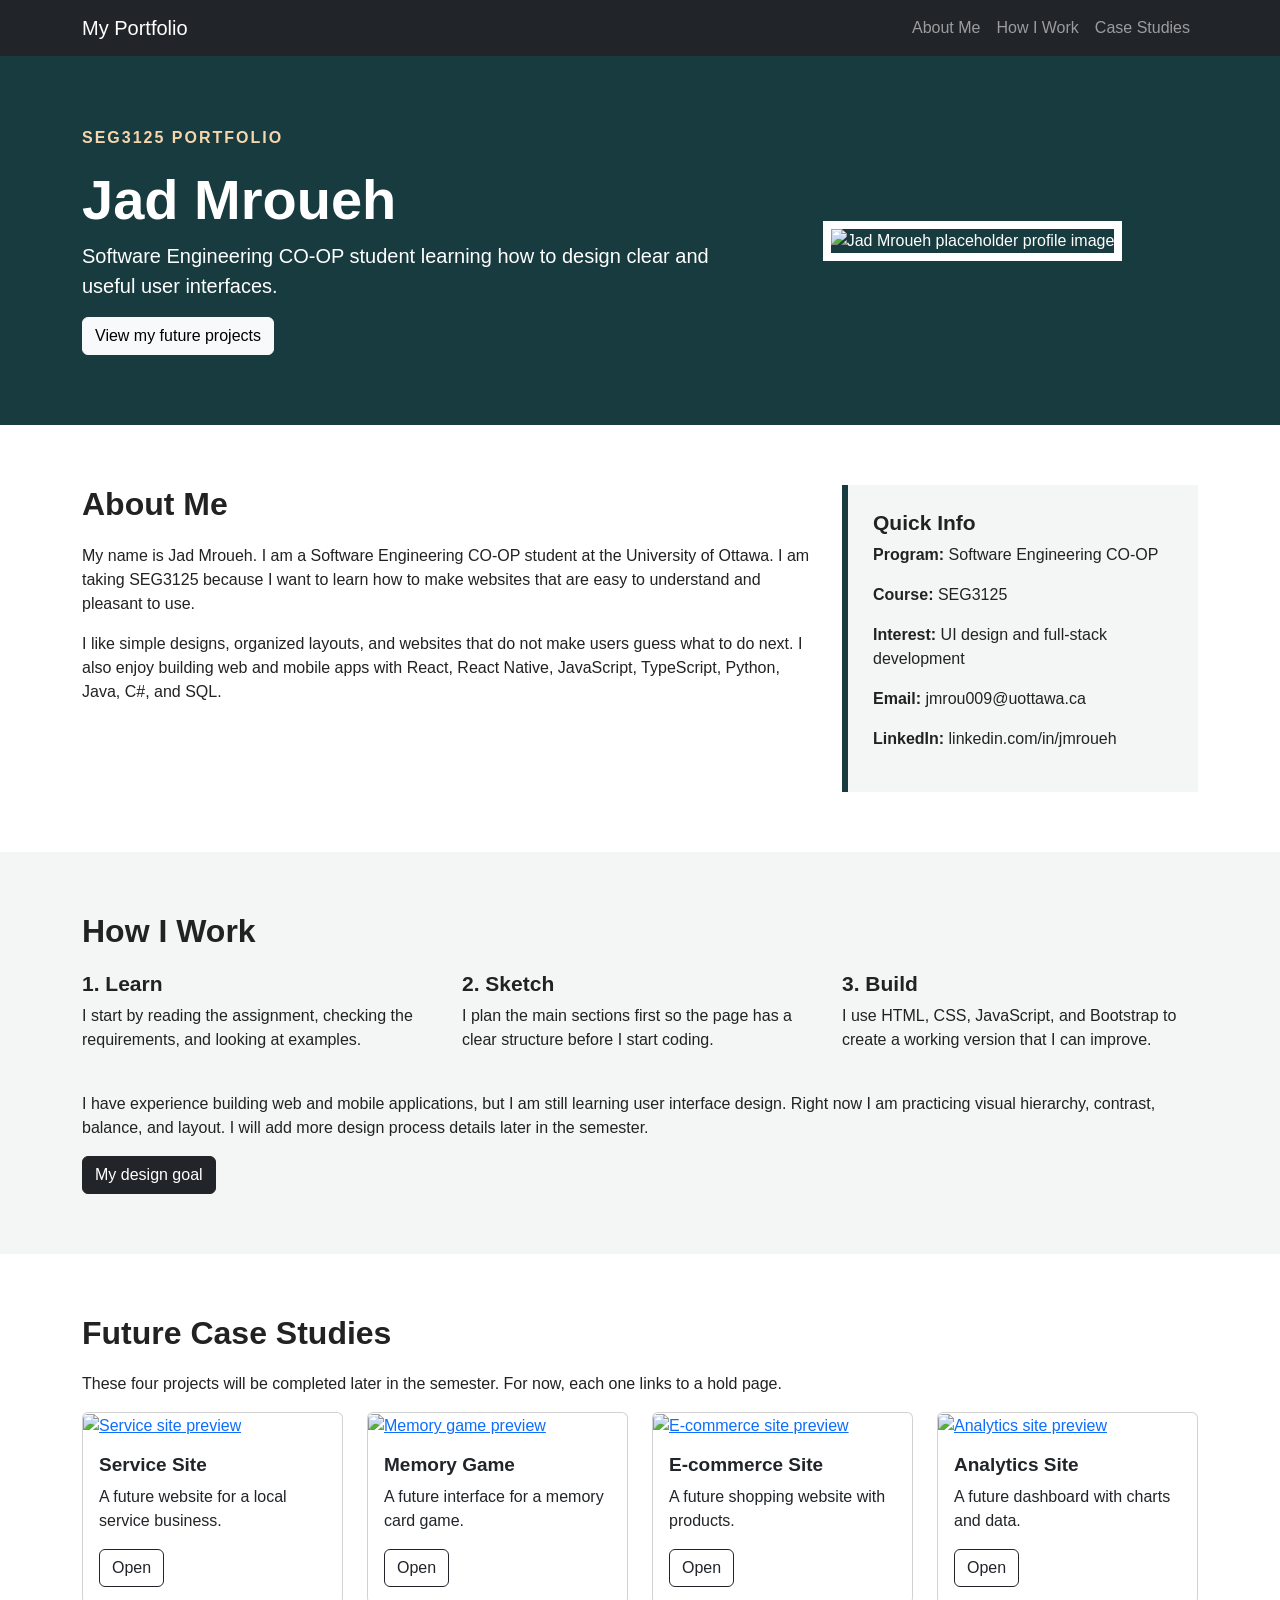
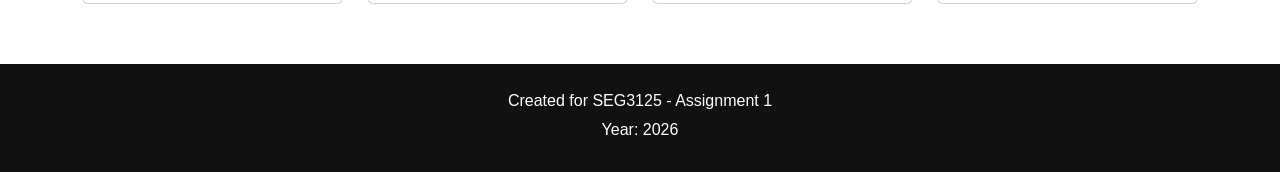
==== index.html @ 30863542 "initial portfolio" ====
<!doctype html>
<html lang="en">
<head>
    <meta charset="utf-8">
    <meta name="viewport" content="width=device-width, initial-scale=1">
    <title>My UI Design Portfolio</title>
    <link href="https://cdn.jsdelivr.net/npm/bootstrap@5.3.3/dist/css/bootstrap.min.css" rel="stylesheet">
    <link rel="stylesheet" href="styles.css">
</head>
<body>
    <nav class="navbar navbar-expand-lg navbar-dark bg-dark">
        <div class="container">
            <a class="navbar-brand" href="index.html">My Portfolio</a>
            <button class="navbar-toggler" type="button" data-bs-toggle="collapse" data-bs-target="#mainMenu">
                <span class="navbar-toggler-icon"></span>
            </button>
            <div class="collapse navbar-collapse" id="mainMenu">
                <ul class="navbar-nav ms-auto">
                    <li class="nav-item">
                        <a class="nav-link" href="#about">About Me</a>
                    </li>
                    <li class="nav-item">
                        <a class="nav-link" href="#work">How I Work</a>
                    </li>
                    <li class="nav-item">
                        <a class="nav-link" href="#projects">Case Studies</a>
                    </li>
                </ul>
            </div>
        </div>
    </nav>

    <header class="main-header">
        <div class="container">
            <div class="row align-items-center">
                <div class="col-md-7">
                    <p class="small-heading">SEG3125 Portfolio</p>
                    <h1>Jad Mroueh</h1>
                    <p class="lead">Software Engineering CO-OP student learning how to design clear and useful user interfaces.</p>
                    <a href="#projects" class="btn btn-light">View my future projects</a>
                </div>
                <div class="col-md-5 text-center">
                    <img class="profile-image" src="https://placehold.co/420x420/d9f0ee/173b3f?text=Jad+Mroueh" alt="Jad Mroueh placeholder profile image">
                </div>
            </div>
        </div>
    </header>

    <main>
        <section id="about" class="page-section">
            <div class="container">
                <div class="row">
                    <div class="col-lg-8">
                        <h2>About Me</h2>
                        <p>
                            My name is Jad Mroueh. I am a Software Engineering CO-OP student at the
                            University of Ottawa. I am taking SEG3125 because I want to learn how to make
                            websites that are easy to understand and pleasant to use.
                        </p>
                        <p>
                            I like simple designs, organized layouts, and websites that do not make users guess
                            what to do next. I also enjoy building web and mobile apps with React, React Native,
                            JavaScript, TypeScript, Python, Java, C#, and SQL.
                        </p>
                    </div>
                    <div class="col-lg-4">
                        <div class="info-box">
                            <h3>Quick Info</h3>
                            <p><strong>Program:</strong> Software Engineering CO-OP</p>
                            <p><strong>Course:</strong> SEG3125</p>
                            <p><strong>Interest:</strong> UI design and full-stack development</p>
                            <p><strong>Email:</strong> jmrou009@uottawa.ca</p>
                            <p><strong>LinkedIn:</strong> linkedin.com/in/jmroueh</p>
                        </div>
                    </div>
                </div>
            </div>
        </section>

        <section id="work" class="page-section grey-section">
            <div class="container">
                <h2>How I Work</h2>
                <div class="row">
                    <div class="col-md-4">
                        <h3>1. Learn</h3>
                        <p>I start by reading the assignment, checking the requirements, and looking at examples.</p>
                    </div>
                    <div class="col-md-4">
                        <h3>2. Sketch</h3>
                        <p>I plan the main sections first so the page has a clear structure before I start coding.</p>
                    </div>
                    <div class="col-md-4">
                        <h3>3. Build</h3>
                        <p>I use HTML, CSS, JavaScript, and Bootstrap to create a working version that I can improve.</p>
                    </div>
                </div>
                <p class="mt-4">
                    I have experience building web and mobile applications, but I am still learning user
                    interface design. Right now I am practicing visual hierarchy, contrast, balance, and layout.
                    I will add more design process details later in the semester.
                </p>
                <button class="btn btn-dark" onclick="showMessage()">My design goal</button>
            </div>
        </section>

        <section id="projects" class="page-section">
            <div class="container">
                <h2>Future Case Studies</h2>
                <p>These four projects will be completed later in the semester. For now, each one links to a hold page.</p>

                <div class="row g-4">
                    <div class="col-md-6 col-lg-3">
                        <div class="card project-card">
                            <a href="service.html">
                                <img src="https://placehold.co/600x420/bdd7e7/183247?text=Service+Site" class="card-img-top" alt="Service site preview">
                            </a>
                            <div class="card-body">
                                <h3 class="card-title">Service Site</h3>
                                <p class="card-text">A future website for a local service business.</p>
                                <a href="service.html" class="btn btn-outline-dark">Open</a>
                            </div>
                        </div>
                    </div>

                    <div class="col-md-6 col-lg-3">
                        <div class="card project-card">
                            <a href="memory.html">
                                <img src="https://placehold.co/600x420/f6d6ad/442b12?text=Memory+Game" class="card-img-top" alt="Memory game preview">
                            </a>
                            <div class="card-body">
                                <h3 class="card-title">Memory Game</h3>
                                <p class="card-text">A future interface for a memory card game.</p>
                                <a href="memory.html" class="btn btn-outline-dark">Open</a>
                            </div>
                        </div>
                    </div>

                    <div class="col-md-6 col-lg-3">
                        <div class="card project-card">
                            <a href="ecommerce.html">
                                <img src="https://placehold.co/600x420/e6d5f7/302149?text=E-commerce" class="card-img-top" alt="E-commerce site preview">
                            </a>
                            <div class="card-body">
                                <h3 class="card-title">E-commerce Site</h3>
                                <p class="card-text">A future shopping website with products.</p>
                                <a href="ecommerce.html" class="btn btn-outline-dark">Open</a>
                            </div>
                        </div>
                    </div>

                    <div class="col-md-6 col-lg-3">
                        <div class="card project-card">
                            <a href="analytics.html">
                                <img src="https://placehold.co/600x420/cbe8c8/193b22?text=Analytics+Site" class="card-img-top" alt="Analytics site preview">
                            </a>
                            <div class="card-body">
                                <h3 class="card-title">Analytics Site</h3>
                                <p class="card-text">A future dashboard with charts and data.</p>
                                <a href="analytics.html" class="btn btn-outline-dark">Open</a>
                            </div>
                        </div>
                    </div>
                </div>
            </div>
        </section>
    </main>

    <footer class="footer">
        <div class="container">
            <p>Created for SEG3125 - Assignment 1</p>
            <p id="yearText"></p>
        </div>
    </footer>

    <script src="https://cdn.jsdelivr.net/npm/bootstrap@5.3.3/dist/js/bootstrap.bundle.min.js"></script>
    <script src="script.js"></script>
</body>
</html>
---- styles.css ----
body {
    font-family: Arial, Helvetica, sans-serif;
    color: #222222;
    background-color: #ffffff;
}

h1 {
    font-size: 56px;
    font-weight: bold;
}

h2 {
    font-size: 32px;
    font-weight: bold;
    margin-bottom: 20px;
}

h3 {
    font-size: 21px;
    font-weight: bold;
}

.main-header {
    background-color: #173b3f;
    color: white;
    padding-top: 70px;
    padding-bottom: 70px;
}

.small-heading {
    text-transform: uppercase;
    letter-spacing: 2px;
    font-weight: bold;
    color: #f6d6ad;
}

.profile-image {
    width: 100%;
    max-width: 300px;
    border: 8px solid white;
}

.page-section {
    padding-top: 60px;
    padding-bottom: 60px;
}

.grey-section {
    background-color: #f4f6f6;
}

.info-box {
    background-color: #f4f6f6;
    padding: 25px;
    border-left: 6px solid #173b3f;
}

.project-card {
    height: 100%;
}

.project-card img {
    height: 170px;
    object-fit: cover;
}

.project-card .card-title {
    font-size: 19px;
}

.footer {
    background-color: #111111;
    color: white;
    text-align: center;
    padding-top: 25px;
    padding-bottom: 25px;
}

.footer p {
    margin-bottom: 5px;
}

.hold-page {
    min-height: 100vh;
    background-color: #f4f6f6;
    display: flex;
    align-items: center;
}

.hold-box {
    background-color: white;
    padding: 35px;
    border: 1px solid #dddddd;
}

@media (max-width: 768px) {
    h1 {
        font-size: 40px;
    }

    .main-header {
        text-align: center;
    }

    .profile-image {
        margin-top: 30px;
    }
}
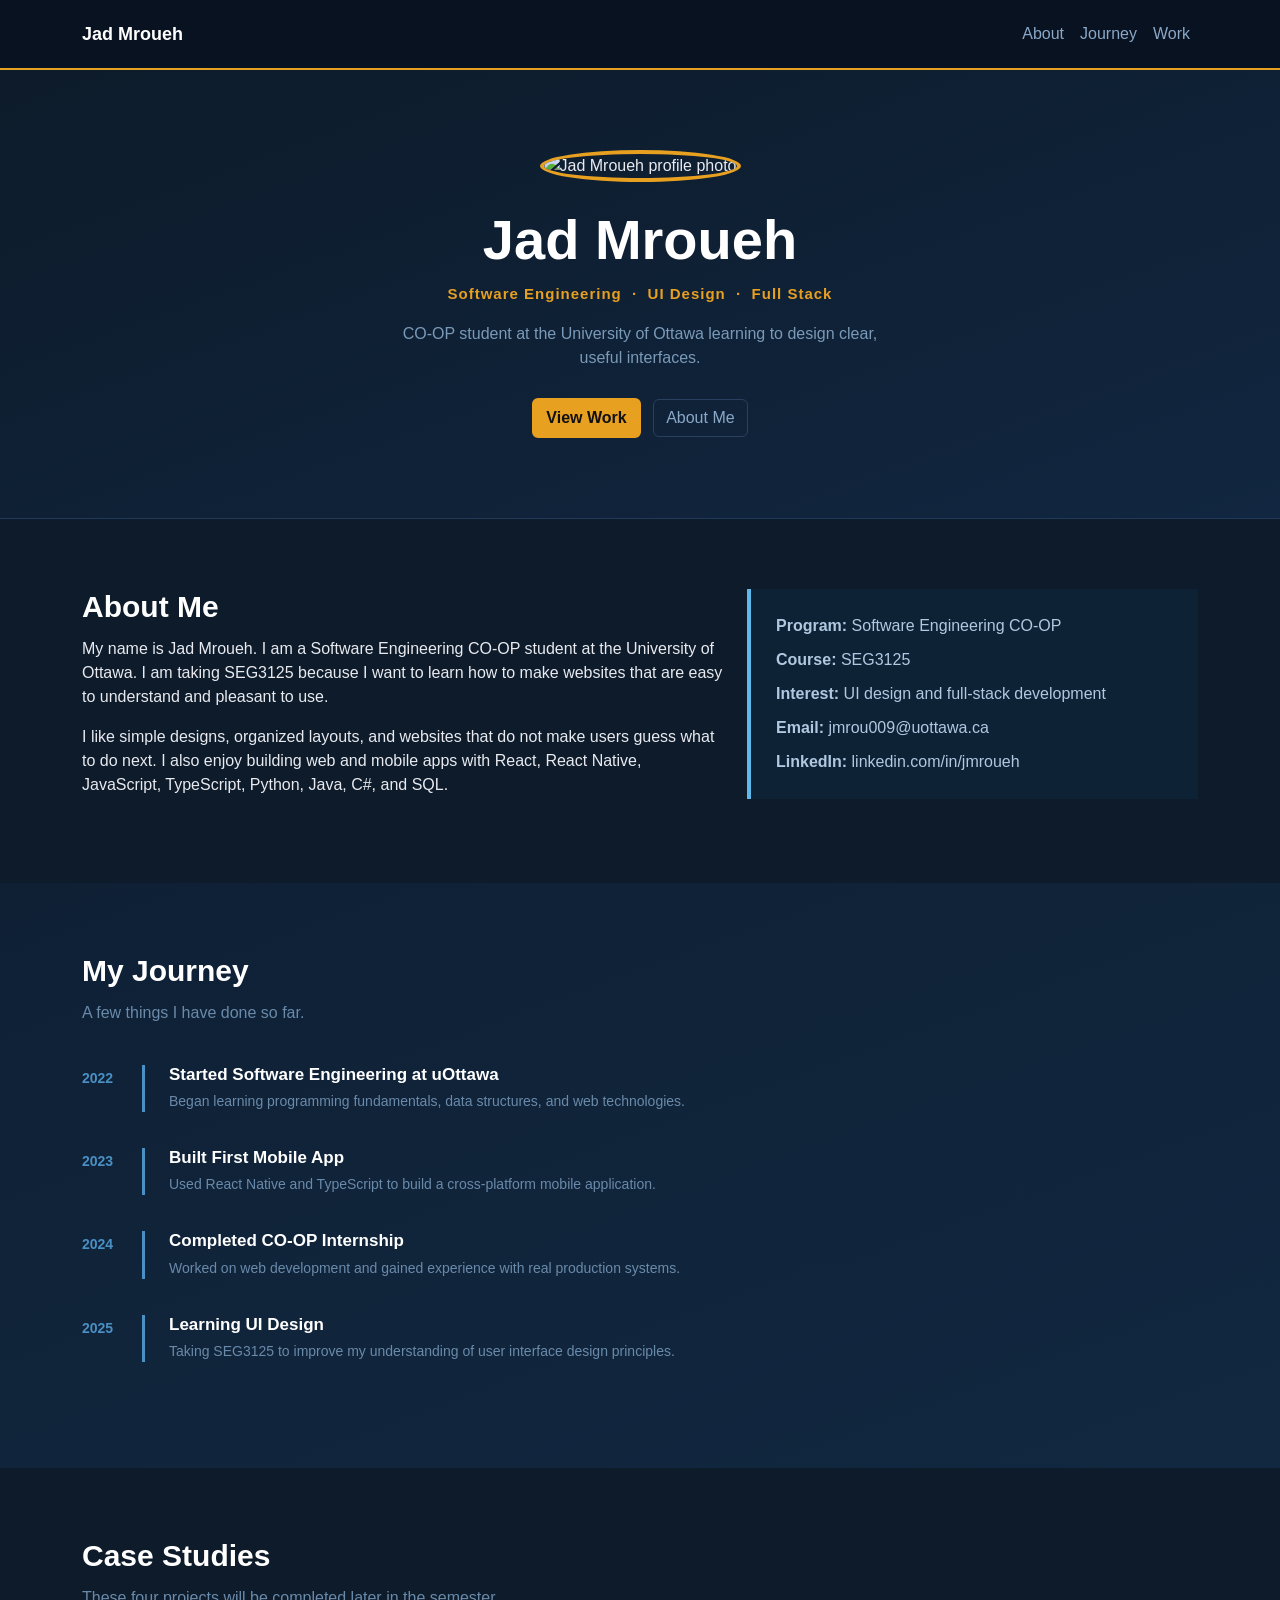
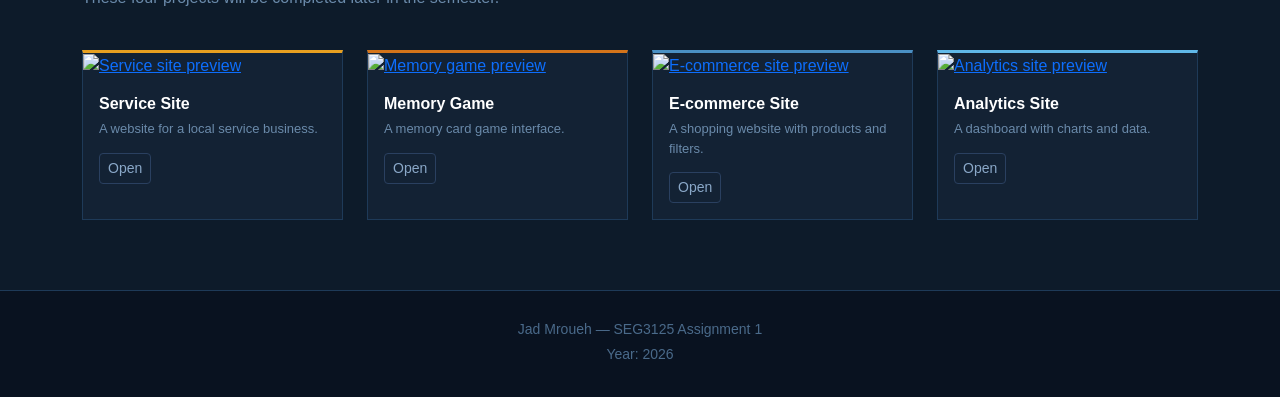
==== commit 30758796: "redesign portfolio with dark navy theme and blue/orange palette Co-Authored-By: Claude Sonnet 4.6 <n" ====
--- a/index.html
+++ b/index.html
@@ -3,54 +3,51 @@
 <head>
     <meta charset="utf-8">
     <meta name="viewport" content="width=device-width, initial-scale=1">
-    <title>My UI Design Portfolio</title>
+    <title>Jad Mroueh — Portfolio</title>
     <link href="https://cdn.jsdelivr.net/npm/bootstrap@5.3.3/dist/css/bootstrap.min.css" rel="stylesheet">
     <link rel="stylesheet" href="styles.css">
 </head>
 <body>
-    <nav class="navbar navbar-expand-lg navbar-dark bg-dark">
+
+    <nav class="navbar navbar-expand-lg navbar-light">
         <div class="container">
-            <a class="navbar-brand" href="index.html">My Portfolio</a>
+            <a class="navbar-brand" href="index.html">Jad Mroueh</a>
             <button class="navbar-toggler" type="button" data-bs-toggle="collapse" data-bs-target="#mainMenu">
                 <span class="navbar-toggler-icon"></span>
             </button>
             <div class="collapse navbar-collapse" id="mainMenu">
                 <ul class="navbar-nav ms-auto">
                     <li class="nav-item">
-                        <a class="nav-link" href="#about">About Me</a>
+                        <a class="nav-link" href="#about">About</a>
                     </li>
                     <li class="nav-item">
-                        <a class="nav-link" href="#work">How I Work</a>
+                        <a class="nav-link" href="#journey">Journey</a>
                     </li>
                     <li class="nav-item">
-                        <a class="nav-link" href="#projects">Case Studies</a>
+                        <a class="nav-link" href="#projects">Work</a>
                     </li>
                 </ul>
             </div>
         </div>
     </nav>
 
-    <header class="main-header">
+    <header class="main-header text-center">
         <div class="container">
-            <div class="row align-items-center">
-                <div class="col-md-7">
-                    <p class="small-heading">SEG3125 Portfolio</p>
-                    <h1>Jad Mroueh</h1>
-                    <p class="lead">Software Engineering CO-OP student learning how to design clear and useful user interfaces.</p>
-                    <a href="#projects" class="btn btn-light">View my future projects</a>
-                </div>
-                <div class="col-md-5 text-center">
-                    <img class="profile-image" src="https://placehold.co/420x420/d9f0ee/173b3f?text=Jad+Mroueh" alt="Jad Mroueh placeholder profile image">
-                </div>
-            </div>
+            <img class="profile-image" src="https://placehold.co/200x200/132234/e8a020?text=JM" alt="Jad Mroueh profile photo">
+            <h1>Jad Mroueh</h1>
+            <p class="header-subtitle">Software Engineering &nbsp;&middot;&nbsp; UI Design &nbsp;&middot;&nbsp; Full Stack</p>
+            <p class="header-desc">CO-OP student at the University of Ottawa learning to design clear, useful interfaces.</p>
+            <a href="#projects" class="btn btn-amber me-2">View Work</a>
+            <a href="#about" class="btn btn-outline-dark">About Me</a>
         </div>
     </header>
 
     <main>
+
         <section id="about" class="page-section">
             <div class="container">
                 <div class="row">
-                    <div class="col-lg-8">
+                    <div class="col-lg-7">
                         <h2>About Me</h2>
                         <p>
                             My name is Jad Mroueh. I am a Software Engineering CO-OP student at the
@@ -63,9 +60,8 @@
                             JavaScript, TypeScript, Python, Java, C#, and SQL.
                         </p>
                     </div>
-                    <div class="col-lg-4">
+                    <div class="col-lg-5">
                         <div class="info-box">
-                            <h3>Quick Info</h3>
                             <p><strong>Program:</strong> Software Engineering CO-OP</p>
                             <p><strong>Course:</strong> SEG3125</p>
                             <p><strong>Interest:</strong> UI design and full-stack development</p>
@@ -77,97 +73,117 @@
             </div>
         </section>
 
-        <section id="work" class="page-section grey-section">
+        <section id="journey" class="page-section grey-section">
             <div class="container">
-                <h2>How I Work</h2>
-                <div class="row">
-                    <div class="col-md-4">
-                        <h3>1. Learn</h3>
-                        <p>I start by reading the assignment, checking the requirements, and looking at examples.</p>
+                <h2>My Journey</h2>
+                <p class="section-intro">A few things I have done so far.</p>
+
+                <div class="timeline">
+
+                    <div class="timeline-item">
+                        <span class="timeline-year">2022</span>
+                        <div class="timeline-content">
+                            <h3>Started Software Engineering at uOttawa</h3>
+                            <p>Began learning programming fundamentals, data structures, and web technologies.</p>
+                        </div>
                     </div>
-                    <div class="col-md-4">
-                        <h3>2. Sketch</h3>
-                        <p>I plan the main sections first so the page has a clear structure before I start coding.</p>
+
+                    <div class="timeline-item">
+                        <span class="timeline-year">2023</span>
+                        <div class="timeline-content">
+                            <h3>Built First Mobile App</h3>
+                            <p>Used React Native and TypeScript to build a cross-platform mobile application.</p>
+                        </div>
                     </div>
-                    <div class="col-md-4">
-                        <h3>3. Build</h3>
-                        <p>I use HTML, CSS, JavaScript, and Bootstrap to create a working version that I can improve.</p>
+
+                    <div class="timeline-item">
+                        <span class="timeline-year">2024</span>
+                        <div class="timeline-content">
+                            <h3>Completed CO-OP Internship</h3>
+                            <p>Worked on web development and gained experience with real production systems.</p>
+                        </div>
                     </div>
+
+                    <div class="timeline-item">
+                        <span class="timeline-year">2025</span>
+                        <div class="timeline-content">
+                            <h3>Learning UI Design</h3>
+                            <p>Taking SEG3125 to improve my understanding of user interface design principles.</p>
+                        </div>
+                    </div>
+
                 </div>
-                <p class="mt-4">
-                    I have experience building web and mobile applications, but I am still learning user
-                    interface design. Right now I am practicing visual hierarchy, contrast, balance, and layout.
-                    I will add more design process details later in the semester.
-                </p>
-                <button class="btn btn-dark" onclick="showMessage()">My design goal</button>
             </div>
         </section>
 
         <section id="projects" class="page-section">
             <div class="container">
-                <h2>Future Case Studies</h2>
-                <p>These four projects will be completed later in the semester. For now, each one links to a hold page.</p>
+                <h2>Case Studies</h2>
+                <p class="section-intro">These four projects will be completed later in the semester.</p>
 
                 <div class="row g-4">
+
                     <div class="col-md-6 col-lg-3">
-                        <div class="card project-card">
+                        <div class="card project-card card-amber">
                             <a href="service.html">
-                                <img src="https://placehold.co/600x420/bdd7e7/183247?text=Service+Site" class="card-img-top" alt="Service site preview">
+                                <img src="https://placehold.co/600x420/1a1e2a/e8a020?text=Service+Site" class="card-img-top" alt="Service site preview">
                             </a>
                             <div class="card-body">
                                 <h3 class="card-title">Service Site</h3>
-                                <p class="card-text">A future website for a local service business.</p>
-                                <a href="service.html" class="btn btn-outline-dark">Open</a>
+                                <p class="card-text">A website for a local service business.</p>
+                                <a href="service.html" class="btn btn-outline-dark btn-sm">Open</a>
                             </div>
                         </div>
                     </div>
 
                     <div class="col-md-6 col-lg-3">
-                        <div class="card project-card">
+                        <div class="card project-card card-orange">
                             <a href="memory.html">
-                                <img src="https://placehold.co/600x420/f6d6ad/442b12?text=Memory+Game" class="card-img-top" alt="Memory game preview">
+                                <img src="https://placehold.co/600x420/201408/d4741a?text=Memory+Game" class="card-img-top" alt="Memory game preview">
                             </a>
                             <div class="card-body">
                                 <h3 class="card-title">Memory Game</h3>
-                                <p class="card-text">A future interface for a memory card game.</p>
-                                <a href="memory.html" class="btn btn-outline-dark">Open</a>
+                                <p class="card-text">A memory card game interface.</p>
+                                <a href="memory.html" class="btn btn-outline-dark btn-sm">Open</a>
                             </div>
                         </div>
                     </div>
 
                     <div class="col-md-6 col-lg-3">
-                        <div class="card project-card">
+                        <div class="card project-card card-steel">
                             <a href="ecommerce.html">
-                                <img src="https://placehold.co/600x420/e6d5f7/302149?text=E-commerce" class="card-img-top" alt="E-commerce site preview">
+                                <img src="https://placehold.co/600x420/0d1e30/4a90c4?text=E-commerce" class="card-img-top" alt="E-commerce site preview">
                             </a>
                             <div class="card-body">
                                 <h3 class="card-title">E-commerce Site</h3>
-                                <p class="card-text">A future shopping website with products.</p>
-                                <a href="ecommerce.html" class="btn btn-outline-dark">Open</a>
+                                <p class="card-text">A shopping website with products and filters.</p>
+                                <a href="ecommerce.html" class="btn btn-outline-dark btn-sm">Open</a>
                             </div>
                         </div>
                     </div>
 
                     <div class="col-md-6 col-lg-3">
-                        <div class="card project-card">
+                        <div class="card project-card card-sky">
                             <a href="analytics.html">
-                                <img src="https://placehold.co/600x420/cbe8c8/193b22?text=Analytics+Site" class="card-img-top" alt="Analytics site preview">
+                                <img src="https://placehold.co/600x420/0a1e30/60b8e8?text=Analytics" class="card-img-top" alt="Analytics site preview">
                             </a>
                             <div class="card-body">
                                 <h3 class="card-title">Analytics Site</h3>
-                                <p class="card-text">A future dashboard with charts and data.</p>
-                                <a href="analytics.html" class="btn btn-outline-dark">Open</a>
+                                <p class="card-text">A dashboard with charts and data.</p>
+                                <a href="analytics.html" class="btn btn-outline-dark btn-sm">Open</a>
                             </div>
                         </div>
                     </div>
+
                 </div>
             </div>
         </section>
+
     </main>
 
     <footer class="footer">
         <div class="container">
-            <p>Created for SEG3125 - Assignment 1</p>
+            <p>Jad Mroueh &mdash; SEG3125 Assignment 1</p>
             <p id="yearText"></p>
         </div>
     </footer>
--- a/styles.css
+++ b/styles.css
@@ -1,108 +1,297 @@
 body {
     font-family: Arial, Helvetica, sans-serif;
-    color: #222222;
-    background-color: #ffffff;
+    color: #e8eaf0;
+    background-color: #0d1b2a;
 }
 
 h1 {
     font-size: 56px;
     font-weight: bold;
+    margin-bottom: 10px;
+    color: #ffffff;
 }
 
 h2 {
-    font-size: 32px;
-    font-weight: bold;
-    margin-bottom: 20px;
+    font-size: 30px;
+    font-weight: bold;
+    margin-bottom: 12px;
+    color: #ffffff;
 }
 
 h3 {
-    font-size: 21px;
-    font-weight: bold;
-}
+    font-size: 19px;
+    font-weight: bold;
+    color: #e8eaf0;
+}
+
+/* navbar */
+
+.navbar {
+    background-color: #091220;
+    border-bottom: 2px solid #e8a020;
+    padding-top: 14px;
+    padding-bottom: 14px;
+}
+
+.navbar-brand {
+    font-weight: bold;
+    font-size: 18px;
+    color: #ffffff;
+}
+
+.navbar-brand:hover {
+    color: #e8a020;
+}
+
+.nav-link {
+    color: #8aa8c8;
+}
+
+.nav-link:hover {
+    color: #f0b840;
+}
+
+.navbar-toggler {
+    border-color: #2a4060;
+}
+
+/* hero header */
 
 .main-header {
-    background-color: #173b3f;
-    color: white;
+    background: linear-gradient(160deg, #0d1b2a 0%, #112640 100%);
+    padding-top: 80px;
+    padding-bottom: 80px;
+    border-bottom: 1px solid #1e3a58;
+}
+
+.profile-image {
+    width: 110px;
+    height: 110px;
+    border-radius: 50%;
+    margin-bottom: 24px;
+    border: 4px solid #e8a020;
+}
+
+.header-subtitle {
+    font-size: 15px;
+    letter-spacing: 1px;
+    color: #e8a020;
+    margin-bottom: 16px;
+    font-weight: bold;
+}
+
+.header-desc {
+    font-size: 16px;
+    color: #7a9ab8;
+    max-width: 480px;
+    margin-left: auto;
+    margin-right: auto;
+    margin-bottom: 28px;
+}
+
+/* sections */
+
+.page-section {
     padding-top: 70px;
     padding-bottom: 70px;
 }
 
-.small-heading {
-    text-transform: uppercase;
-    letter-spacing: 2px;
-    font-weight: bold;
-    color: #f6d6ad;
-}
-
-.profile-image {
-    width: 100%;
-    max-width: 300px;
-    border: 8px solid white;
-}
-
-.page-section {
-    padding-top: 60px;
-    padding-bottom: 60px;
-}
-
 .grey-section {
-    background-color: #f4f6f6;
-}
+    background: linear-gradient(160deg, #0f2035 0%, #112840 100%);
+}
+
+.section-intro {
+    color: #6a8aaa;
+    margin-bottom: 40px;
+}
+
+/* about info box - sky blue accent */
 
 .info-box {
-    background-color: #f4f6f6;
+    background-color: #0d2235;
     padding: 25px;
-    border-left: 6px solid #173b3f;
-}
+    border-left: 4px solid #60b8e8;
+    color: #b0c8e0;
+}
+
+.info-box p {
+    margin-bottom: 10px;
+    color: #b0c8e0;
+}
+
+.info-box p:last-child {
+    margin-bottom: 0px;
+}
+
+/* timeline - steel blue accent */
+
+.timeline {
+    margin-top: 10px;
+}
+
+.timeline-item {
+    display: flex;
+    margin-bottom: 36px;
+    align-items: flex-start;
+}
+
+.timeline-year {
+    font-size: 14px;
+    font-weight: bold;
+    color: #4a90c4;
+    min-width: 60px;
+    padding-top: 3px;
+}
+
+.timeline-content {
+    border-left: 3px solid #4a90c4;
+    padding-left: 24px;
+}
+
+.timeline-content h3 {
+    font-size: 17px;
+    font-weight: bold;
+    margin-bottom: 6px;
+    color: #ffffff;
+}
+
+.timeline-content p {
+    font-size: 14px;
+    color: #6a8aaa;
+    margin-bottom: 0px;
+}
+
+/* project cards */
 
 .project-card {
     height: 100%;
+    border: 1px solid #1e3a58;
+    border-radius: 0px;
+    background-color: #132234;
+}
+
+.project-card:hover {
+    border-color: #2a5078;
 }
 
 .project-card img {
-    height: 170px;
+    height: 160px;
     object-fit: cover;
+    border-radius: 0px;
+}
+
+.project-card .card-body {
+    background-color: #132234;
 }
 
 .project-card .card-title {
-    font-size: 19px;
-}
+    font-size: 16px;
+    font-weight: bold;
+    margin-bottom: 6px;
+    color: #ffffff;
+}
+
+.project-card .card-text {
+    font-size: 13px;
+    color: #6a8aaa;
+    margin-bottom: 14px;
+}
+
+/* card accent colors - shades of orange and blue */
+
+.card-amber {
+    border-top: 3px solid #e8a020;
+}
+
+.card-orange {
+    border-top: 3px solid #d4741a;
+}
+
+.card-steel {
+    border-top: 3px solid #4a90c4;
+}
+
+.card-sky {
+    border-top: 3px solid #60b8e8;
+}
+
+/* buttons */
+
+.btn-amber {
+    background-color: #e8a020;
+    color: #111111;
+    border: 2px solid #e8a020;
+    font-weight: bold;
+}
+
+.btn-amber:hover {
+    background-color: #d4911c;
+    border-color: #d4911c;
+    color: #111111;
+}
+
+.btn-outline-dark {
+    color: #8aa8c8;
+    border-color: #2a4060;
+}
+
+.btn-outline-dark:hover {
+    background-color: #1a3050;
+    border-color: #60b8e8;
+    color: #60b8e8;
+}
+
+/* footer */
 
 .footer {
-    background-color: #111111;
-    color: white;
+    background-color: #091220;
+    color: #4a6a8a;
     text-align: center;
-    padding-top: 25px;
-    padding-bottom: 25px;
+    padding-top: 28px;
+    padding-bottom: 28px;
+    border-top: 1px solid #1e3a58;
 }
 
 .footer p {
-    margin-bottom: 5px;
-}
+    margin-bottom: 4px;
+    font-size: 14px;
+}
+
+/* hold pages */
 
 .hold-page {
     min-height: 100vh;
-    background-color: #f4f6f6;
+    background-color: #0d1b2a;
     display: flex;
     align-items: center;
 }
 
 .hold-box {
-    background-color: white;
+    background-color: #132234;
     padding: 35px;
-    border: 1px solid #dddddd;
-}
+    border: 1px solid #1e3a58;
+    color: #e8eaf0;
+}
+
+/* mobile */
 
 @media (max-width: 768px) {
+
     h1 {
-        font-size: 40px;
+        font-size: 38px;
     }
 
     .main-header {
-        text-align: center;
-    }
-
-    .profile-image {
-        margin-top: 30px;
-    }
-}
+        padding-top: 50px;
+        padding-bottom: 50px;
+    }
+
+    .timeline-item {
+        flex-direction: column;
+    }
+
+    .timeline-year {
+        margin-bottom: 8px;
+    }
+
+}
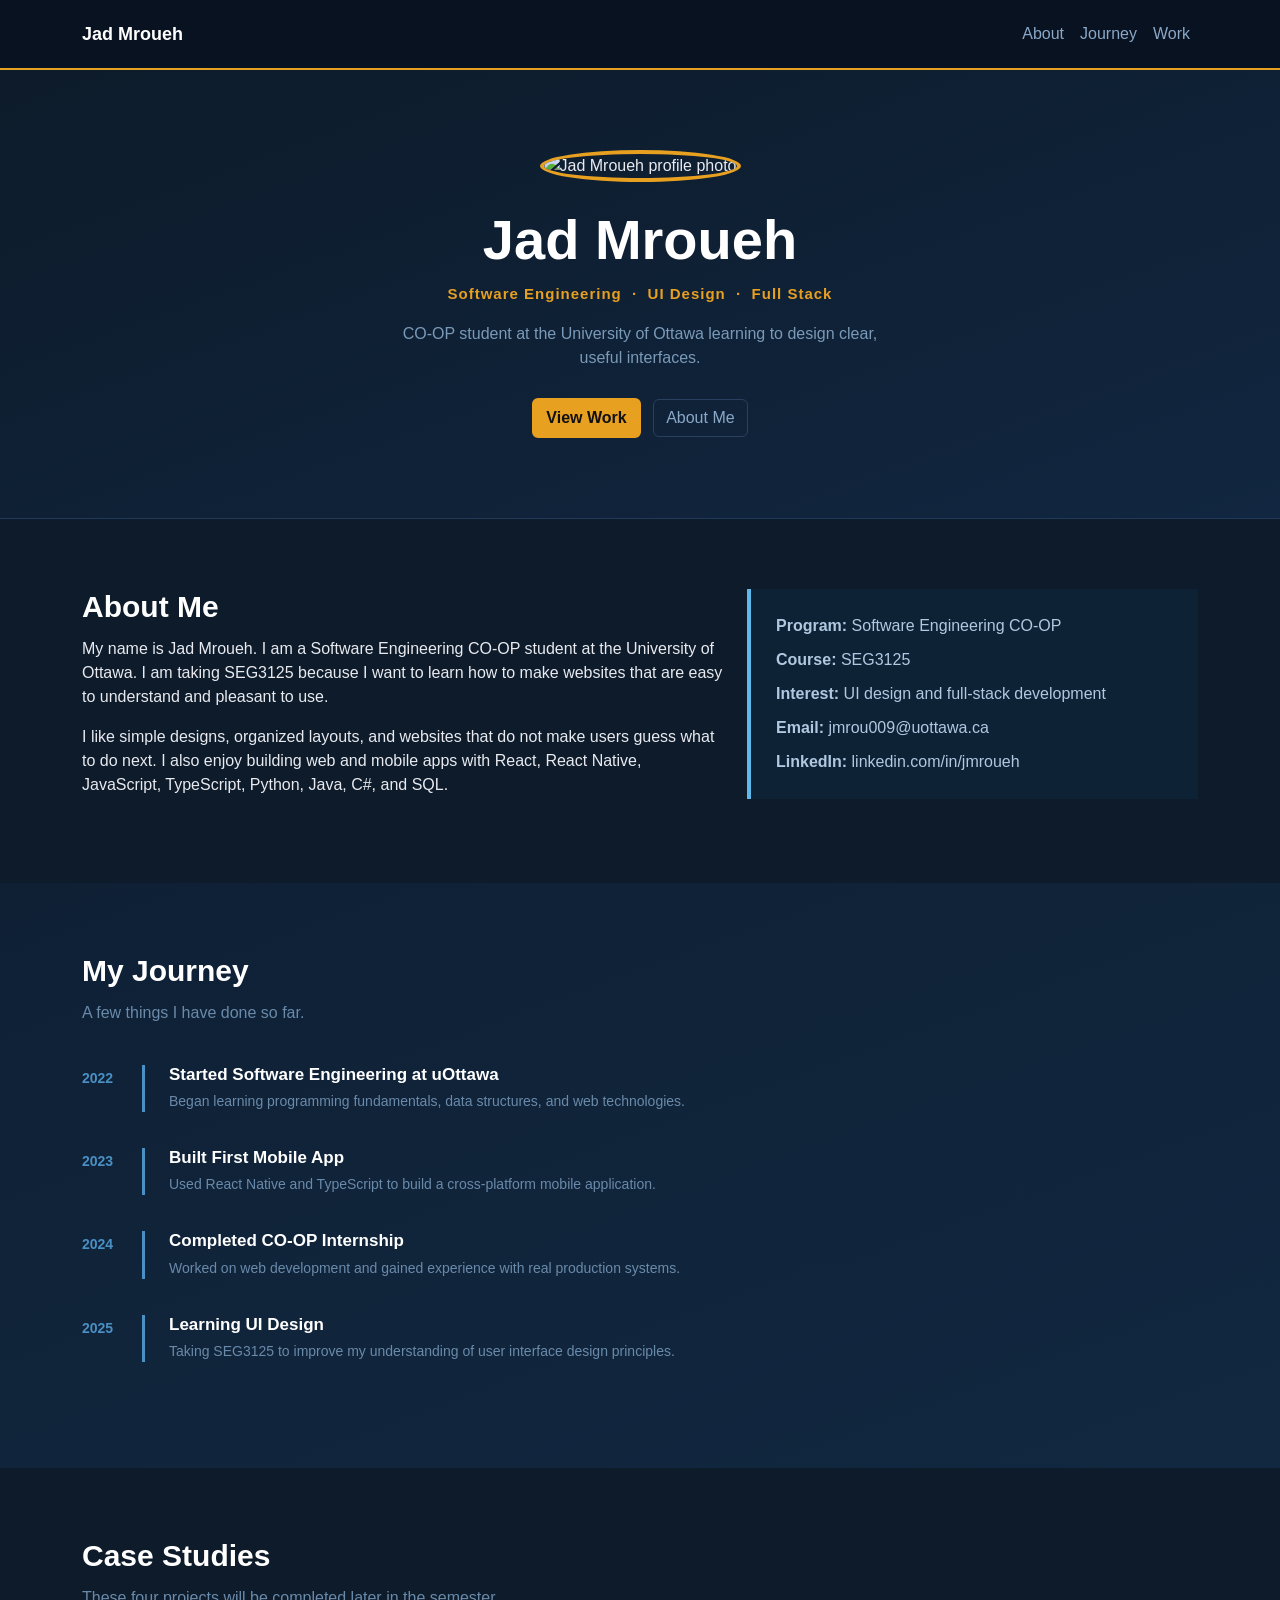
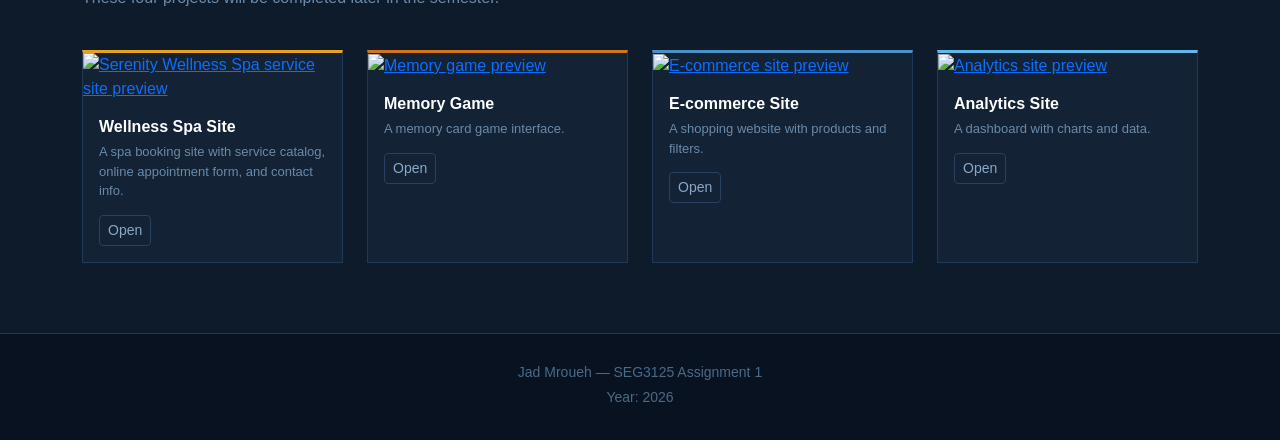
==== commit 072fdeea: "add Serenity Wellness Spa service site (Assignment 2)" ====
--- a/index.html
+++ b/index.html
@@ -126,11 +126,11 @@
                     <div class="col-md-6 col-lg-3">
                         <div class="card project-card card-amber">
                             <a href="service.html">
-                                <img src="https://placehold.co/600x420/1a1e2a/e8a020?text=Service+Site" class="card-img-top" alt="Service site preview">
+                                <img src="https://placehold.co/600x420/060e14/10b89a?text=Serenity+Spa" class="card-img-top" alt="Serenity Wellness Spa service site preview">
                             </a>
                             <div class="card-body">
-                                <h3 class="card-title">Service Site</h3>
-                                <p class="card-text">A website for a local service business.</p>
+                                <h3 class="card-title">Wellness Spa Site</h3>
+                                <p class="card-text">A spa booking site with service catalog, online appointment form, and contact info.</p>
                                 <a href="service.html" class="btn btn-outline-dark btn-sm">Open</a>
                             </div>
                         </div>
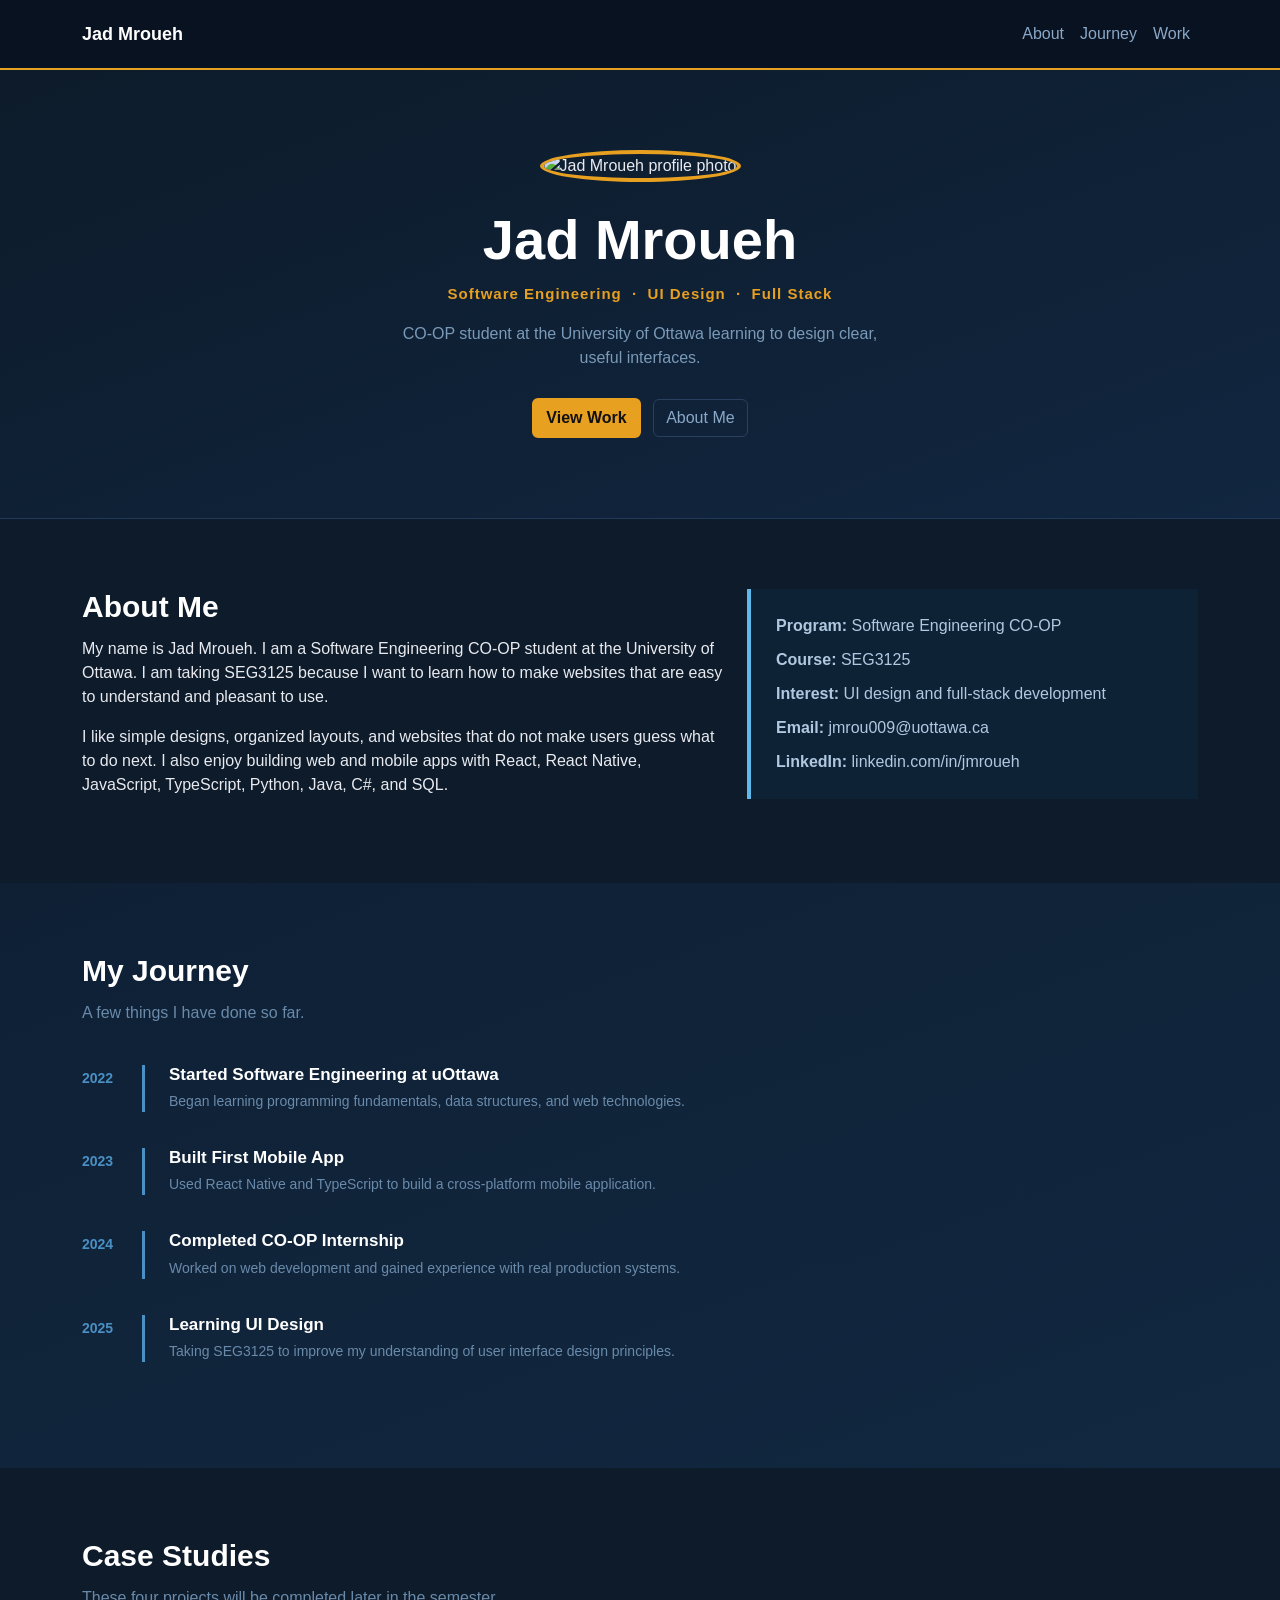
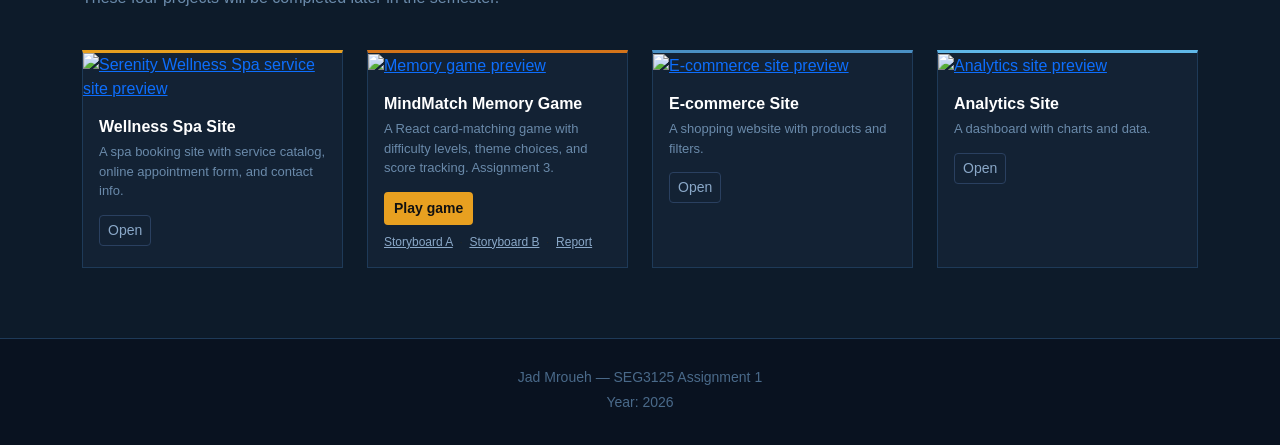
==== commit 3ec75677: "add MindMatch memory game, storyboards, and report (Assignment 3) - memory.html: React card-matching" ====
--- a/index.html
+++ b/index.html
@@ -3,7 +3,7 @@
 <head>
     <meta charset="utf-8">
     <meta name="viewport" content="width=device-width, initial-scale=1">
-    <title>Jad Mroueh — Portfolio</title>
+    <title>Jad Mroueh - Portfolio</title>
     <link href="https://cdn.jsdelivr.net/npm/bootstrap@5.3.3/dist/css/bootstrap.min.css" rel="stylesheet">
     <link rel="stylesheet" href="styles.css">
 </head>
@@ -142,9 +142,16 @@
                                 <img src="https://placehold.co/600x420/201408/d4741a?text=Memory+Game" class="card-img-top" alt="Memory game preview">
                             </a>
                             <div class="card-body">
-                                <h3 class="card-title">Memory Game</h3>
-                                <p class="card-text">A memory card game interface.</p>
-                                <a href="memory.html" class="btn btn-outline-dark btn-sm">Open</a>
+                                <h3 class="card-title">MindMatch Memory Game</h3>
+                                <p class="card-text">A React card-matching game with difficulty levels, theme choices, and score tracking. Assignment 3.</p>
+                                <a href="memory.html" class="btn btn-amber btn-sm">Play game</a>
+                                <div class="mt-2" style="font-size:12px;">
+                                    <a href="storyboard-a.html" style="color:#8aa8c8;">Storyboard A</a>
+                                    &nbsp;&middot;&nbsp;
+                                    <a href="storyboard-b.html" style="color:#8aa8c8;">Storyboard B</a>
+                                    &nbsp;&middot;&nbsp;
+                                    <a href="report.html" style="color:#8aa8c8;">Report</a>
+                                </div>
                             </div>
                         </div>
                     </div>
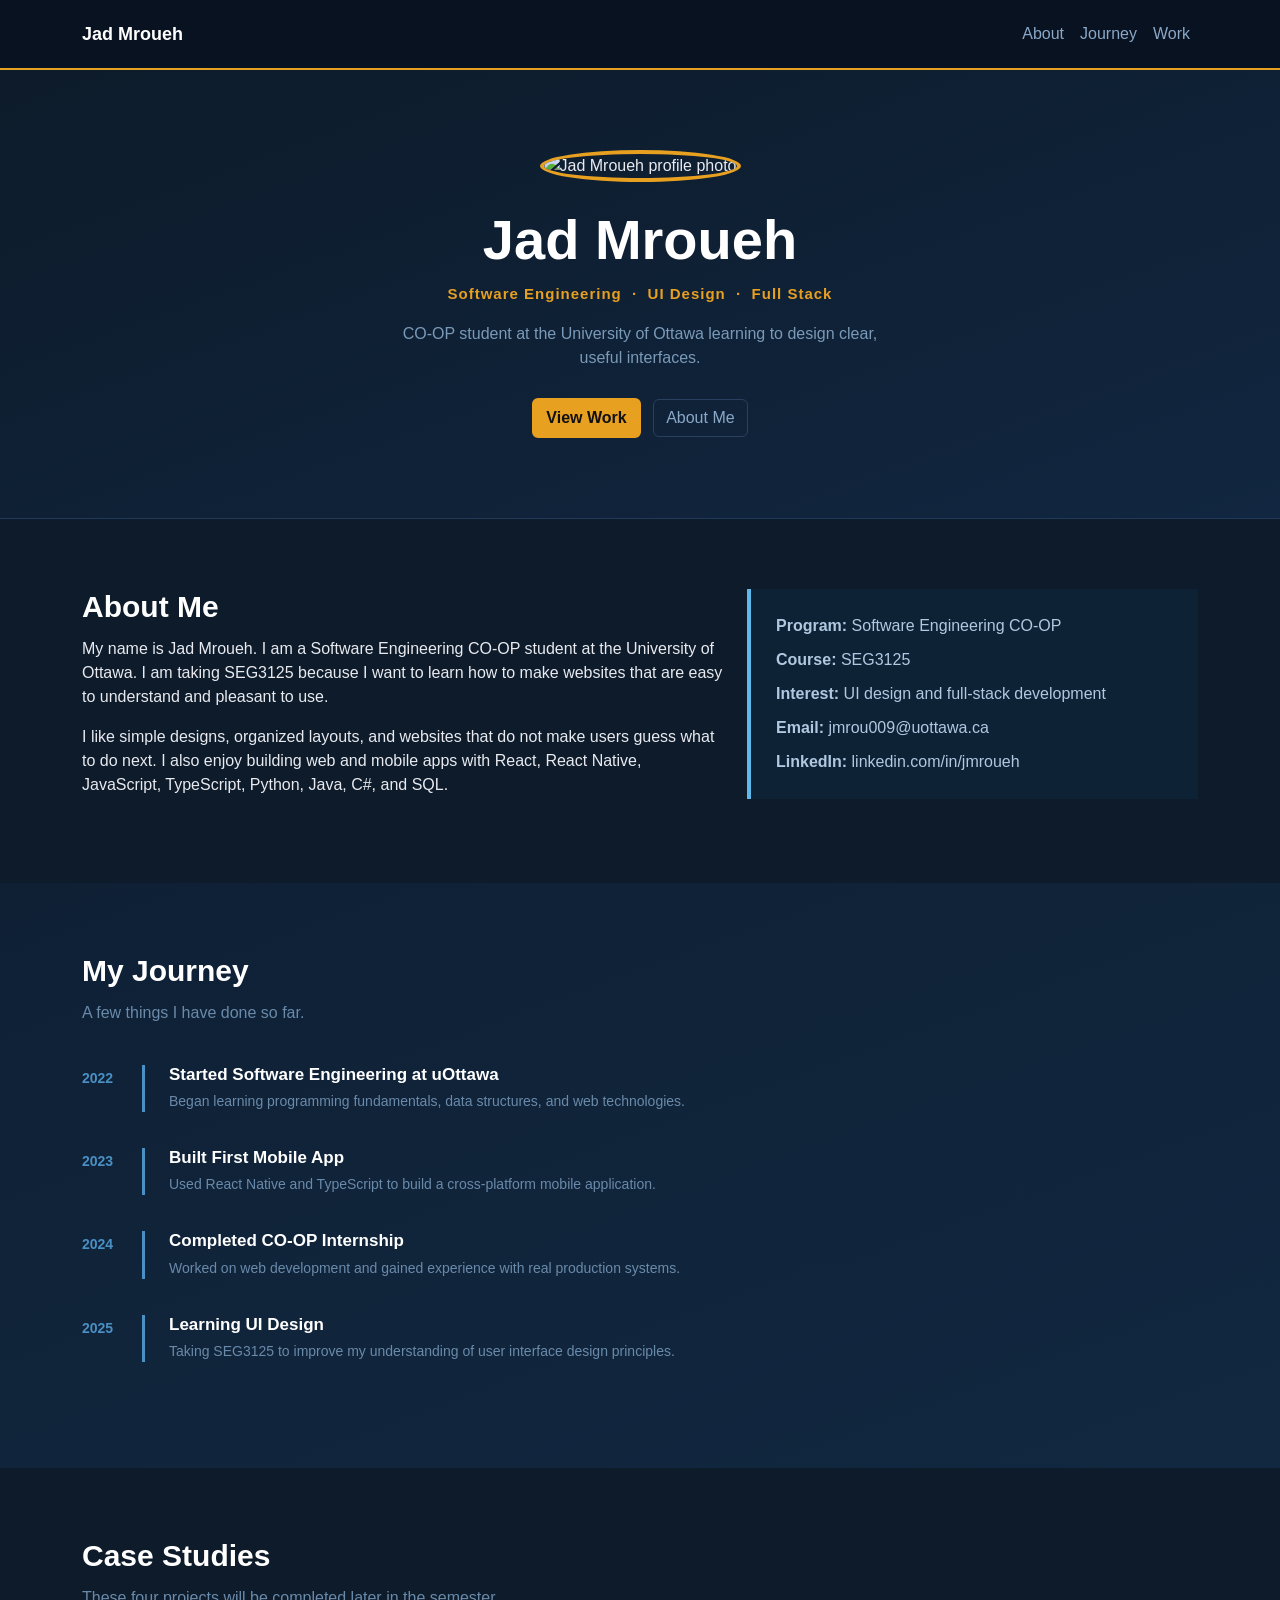
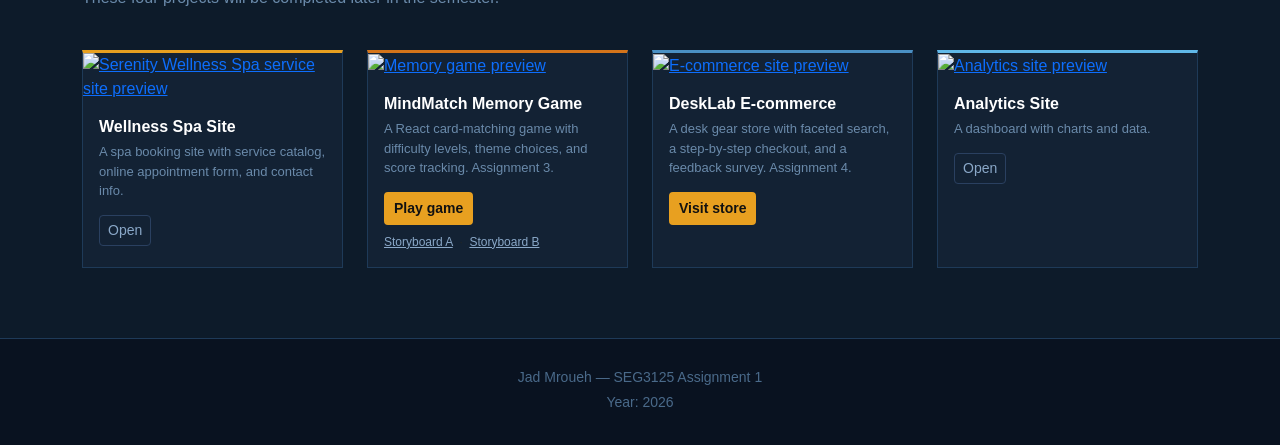
==== commit b80f00fa: "add DeskLab e-commerce site with faceted search, checkout, and survey (Assignment 4)" ====
--- a/index.html
+++ b/index.html
@@ -149,8 +149,6 @@
                                     <a href="storyboard-a.html" style="color:#8aa8c8;">Storyboard A</a>
                                     &nbsp;&middot;&nbsp;
                                     <a href="storyboard-b.html" style="color:#8aa8c8;">Storyboard B</a>
-                                    &nbsp;&middot;&nbsp;
-                                    <a href="report.html" style="color:#8aa8c8;">Report</a>
                                 </div>
                             </div>
                         </div>
@@ -162,9 +160,9 @@
                                 <img src="https://placehold.co/600x420/0d1e30/4a90c4?text=E-commerce" class="card-img-top" alt="E-commerce site preview">
                             </a>
                             <div class="card-body">
-                                <h3 class="card-title">E-commerce Site</h3>
-                                <p class="card-text">A shopping website with products and filters.</p>
-                                <a href="ecommerce.html" class="btn btn-outline-dark btn-sm">Open</a>
+                                <h3 class="card-title">DeskLab E-commerce</h3>
+                                <p class="card-text">A desk gear store with faceted search, a step-by-step checkout, and a feedback survey. Assignment 4.</p>
+                                <a href="ecommerce.html" class="btn btn-amber btn-sm">Visit store</a>
                             </div>
                         </div>
                     </div>
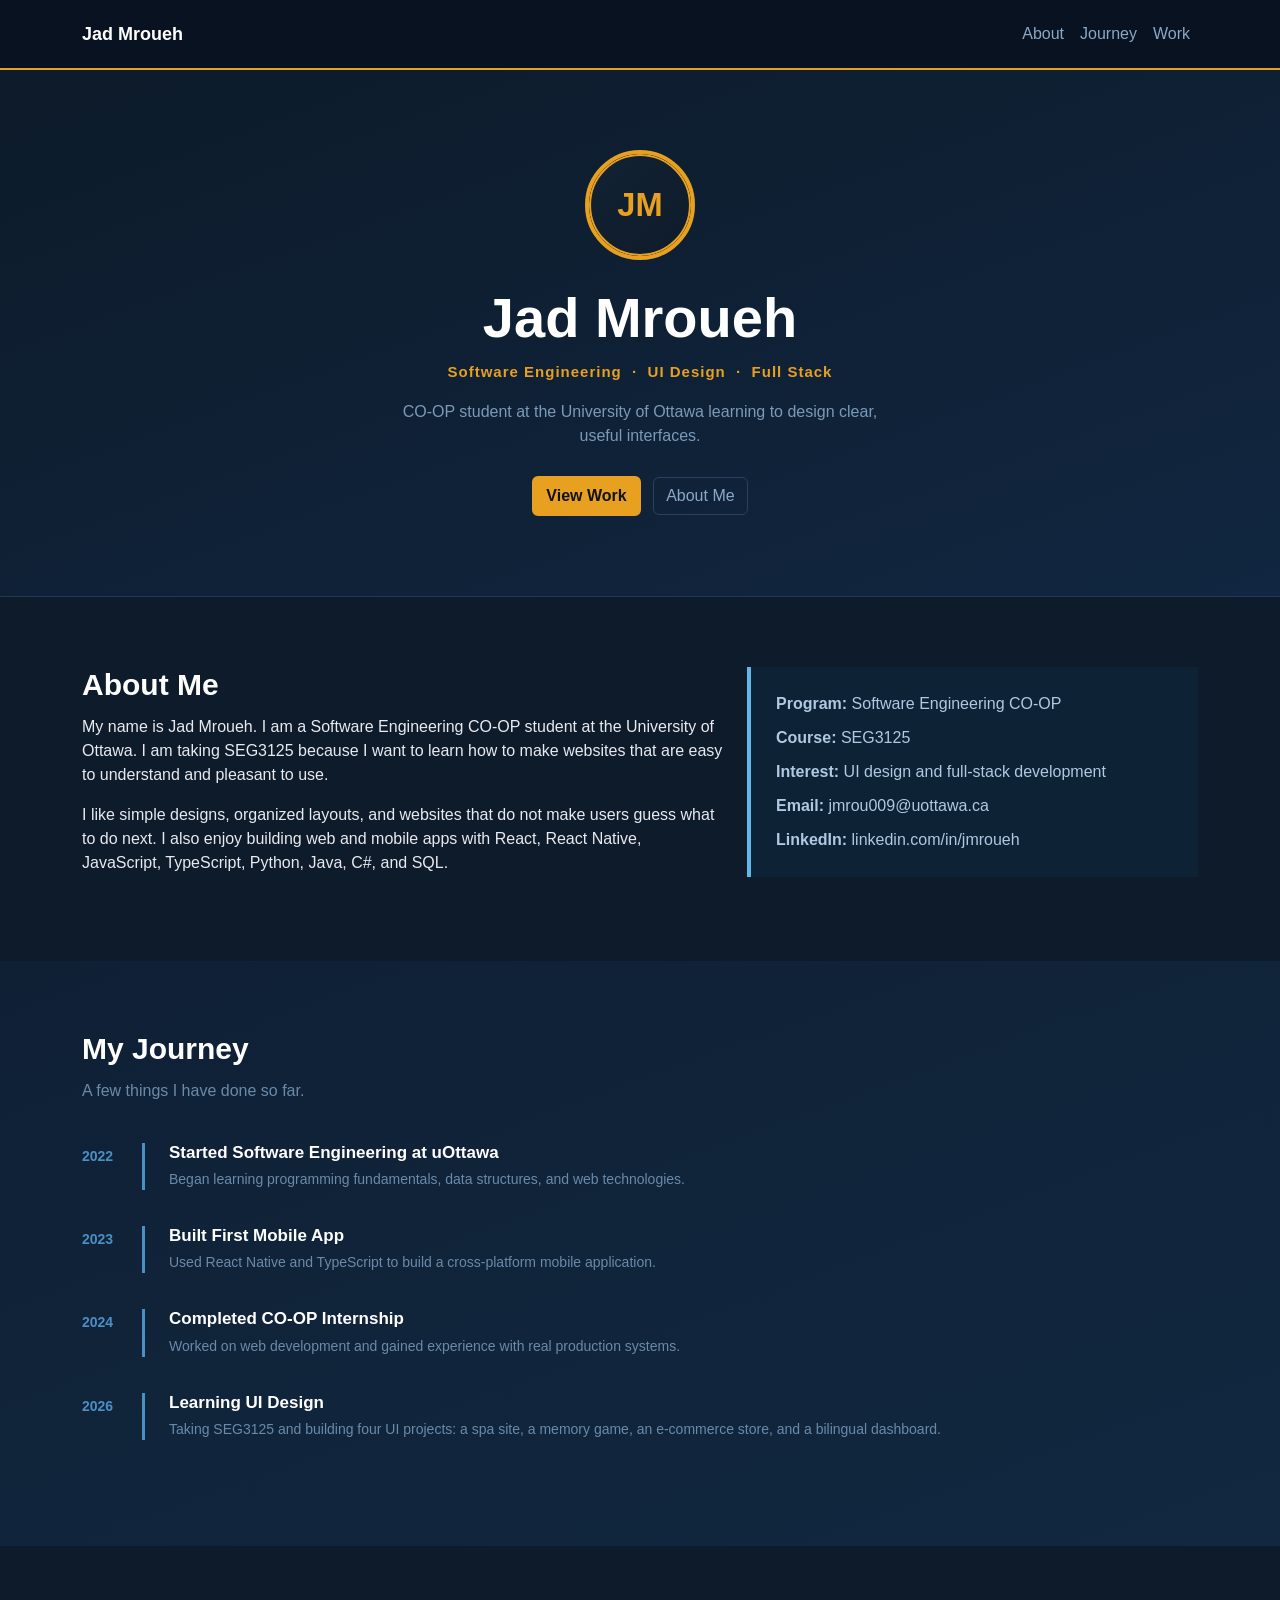
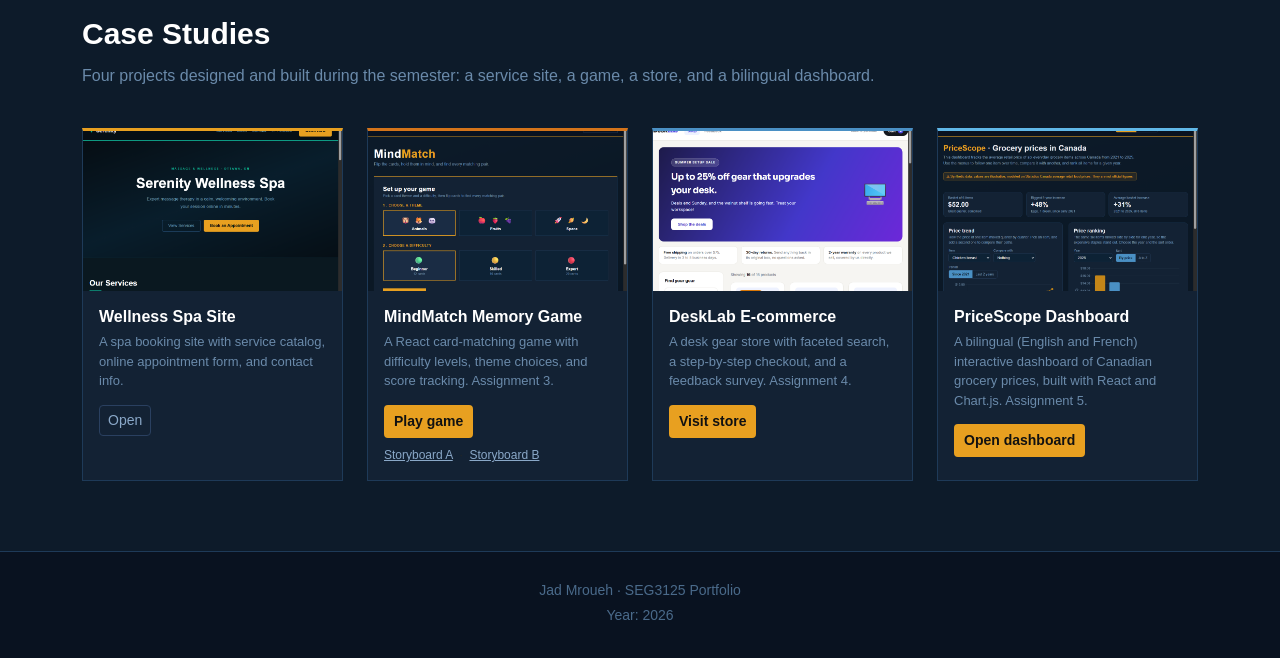
==== commit 14ec0fc6: "add PriceScope bilingual dashboard and final portfolio revision (Assignment 5) - analytics.html: Rea" ====
--- a/index.html
+++ b/index.html
@@ -33,7 +33,7 @@
 
     <header class="main-header text-center">
         <div class="container">
-            <img class="profile-image" src="https://placehold.co/200x200/132234/e8a020?text=JM" alt="Jad Mroueh profile photo">
+            <img class="profile-image" src="images/profile.svg" alt="Jad Mroueh monogram">
             <h1>Jad Mroueh</h1>
             <p class="header-subtitle">Software Engineering &nbsp;&middot;&nbsp; UI Design &nbsp;&middot;&nbsp; Full Stack</p>
             <p class="header-desc">CO-OP student at the University of Ottawa learning to design clear, useful interfaces.</p>
@@ -105,10 +105,10 @@
                     </div>
 
                     <div class="timeline-item">
-                        <span class="timeline-year">2025</span>
+                        <span class="timeline-year">2026</span>
                         <div class="timeline-content">
                             <h3>Learning UI Design</h3>
-                            <p>Taking SEG3125 to improve my understanding of user interface design principles.</p>
+                            <p>Taking SEG3125 and building four UI projects: a spa site, a memory game, an e-commerce store, and a bilingual dashboard.</p>
                         </div>
                     </div>
 
@@ -119,14 +119,14 @@
         <section id="projects" class="page-section">
             <div class="container">
                 <h2>Case Studies</h2>
-                <p class="section-intro">These four projects will be completed later in the semester.</p>
+                <p class="section-intro">Four projects designed and built during the semester: a service site, a game, a store, and a bilingual dashboard.</p>
 
                 <div class="row g-4">
 
                     <div class="col-md-6 col-lg-3">
                         <div class="card project-card card-amber">
                             <a href="service.html">
-                                <img src="https://placehold.co/600x420/060e14/10b89a?text=Serenity+Spa" class="card-img-top" alt="Serenity Wellness Spa service site preview">
+                                <img src="images/service-preview.png" class="card-img-top" alt="Serenity Wellness Spa service site preview">
                             </a>
                             <div class="card-body">
                                 <h3 class="card-title">Wellness Spa Site</h3>
@@ -139,7 +139,7 @@
                     <div class="col-md-6 col-lg-3">
                         <div class="card project-card card-orange">
                             <a href="memory.html">
-                                <img src="https://placehold.co/600x420/201408/d4741a?text=Memory+Game" class="card-img-top" alt="Memory game preview">
+                                <img src="images/memory-preview.png" class="card-img-top" alt="MindMatch memory game preview">
                             </a>
                             <div class="card-body">
                                 <h3 class="card-title">MindMatch Memory Game</h3>
@@ -157,7 +157,7 @@
                     <div class="col-md-6 col-lg-3">
                         <div class="card project-card card-steel">
                             <a href="ecommerce.html">
-                                <img src="https://placehold.co/600x420/0d1e30/4a90c4?text=E-commerce" class="card-img-top" alt="E-commerce site preview">
+                                <img src="images/ecommerce-preview.png" class="card-img-top" alt="DeskLab e-commerce store preview">
                             </a>
                             <div class="card-body">
                                 <h3 class="card-title">DeskLab E-commerce</h3>
@@ -170,12 +170,12 @@
                     <div class="col-md-6 col-lg-3">
                         <div class="card project-card card-sky">
                             <a href="analytics.html">
-                                <img src="https://placehold.co/600x420/0a1e30/60b8e8?text=Analytics" class="card-img-top" alt="Analytics site preview">
+                                <img src="images/analytics-preview.png" class="card-img-top" alt="PriceScope bilingual dashboard preview">
                             </a>
                             <div class="card-body">
-                                <h3 class="card-title">Analytics Site</h3>
-                                <p class="card-text">A dashboard with charts and data.</p>
-                                <a href="analytics.html" class="btn btn-outline-dark btn-sm">Open</a>
+                                <h3 class="card-title">PriceScope Dashboard</h3>
+                                <p class="card-text">A bilingual (English and French) interactive dashboard of Canadian grocery prices, built with React and Chart.js. Assignment 5.</p>
+                                <a href="analytics.html" class="btn btn-amber btn-sm">Open dashboard</a>
                             </div>
                         </div>
                     </div>
@@ -188,7 +188,7 @@
 
     <footer class="footer">
         <div class="container">
-            <p>Jad Mroueh &mdash; SEG3125 Assignment 1</p>
+            <p>Jad Mroueh &middot; SEG3125 Portfolio</p>
             <p id="yearText"></p>
         </div>
     </footer>
